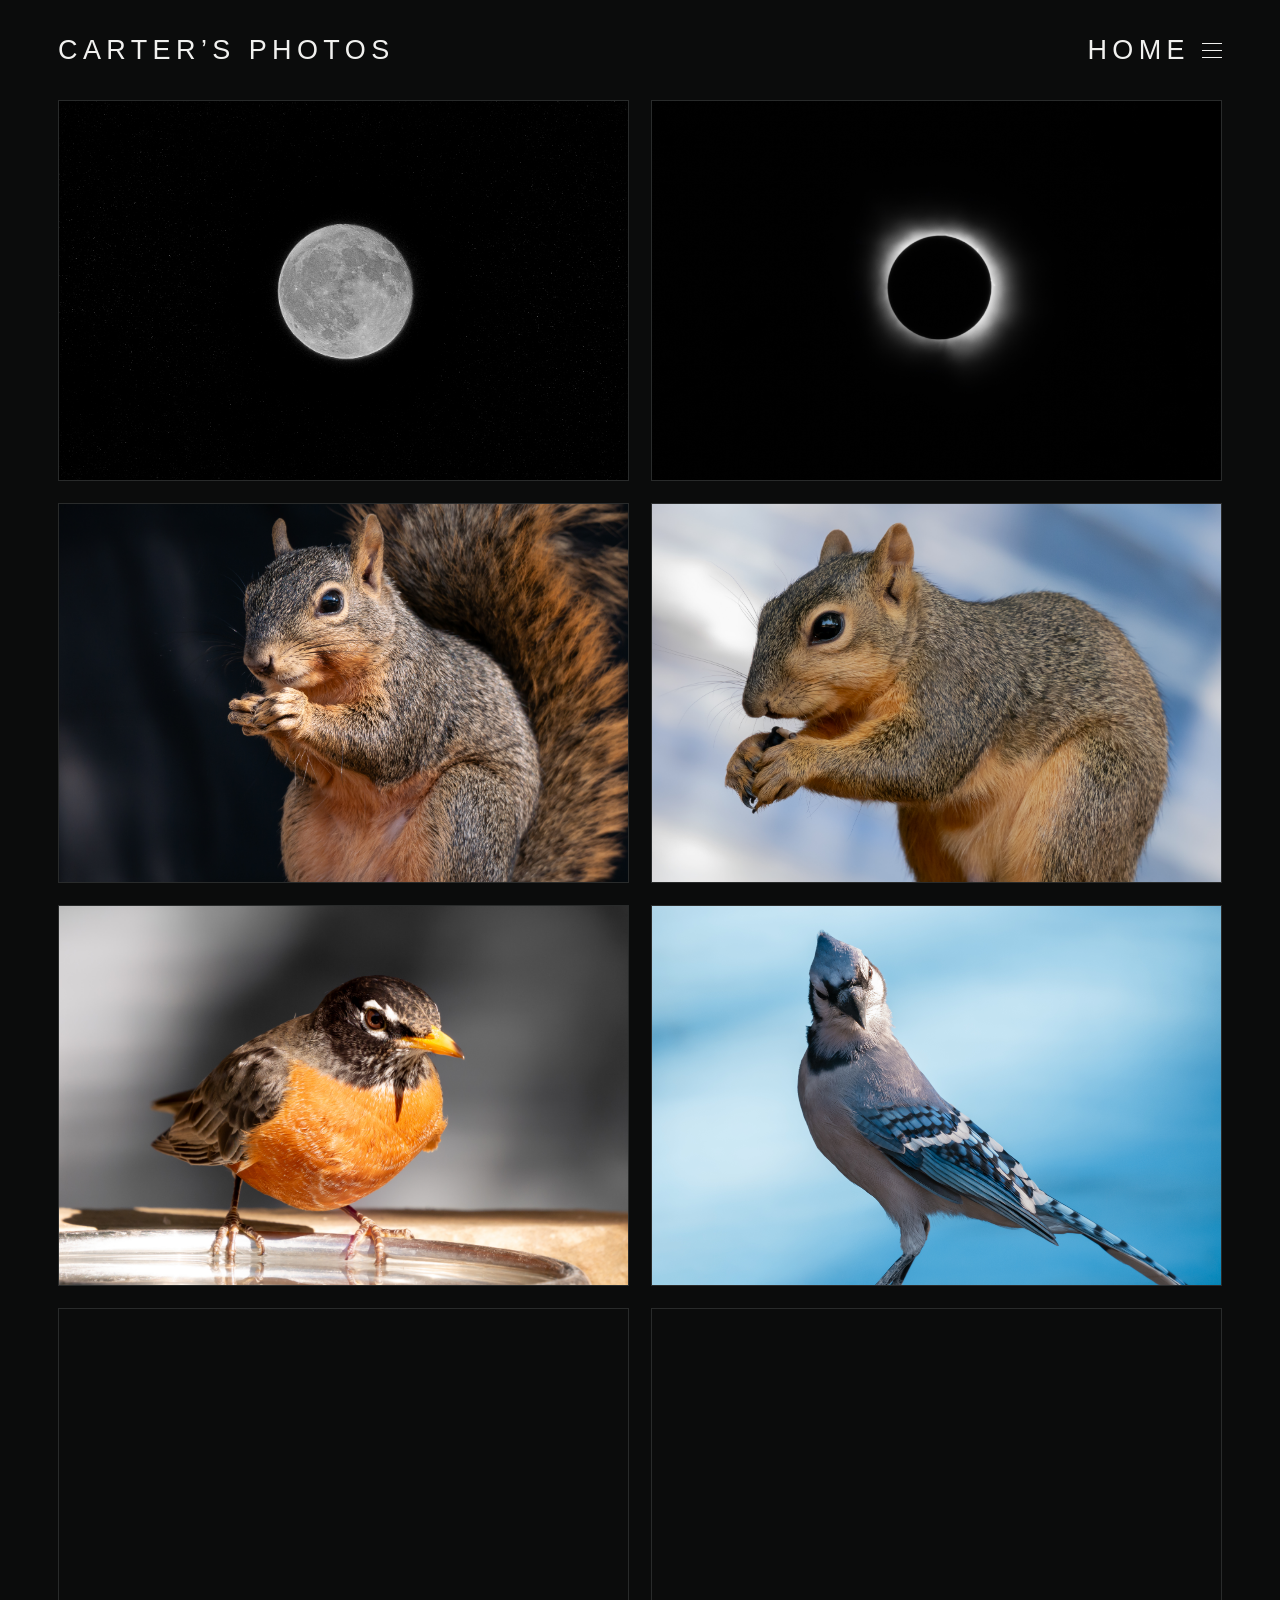
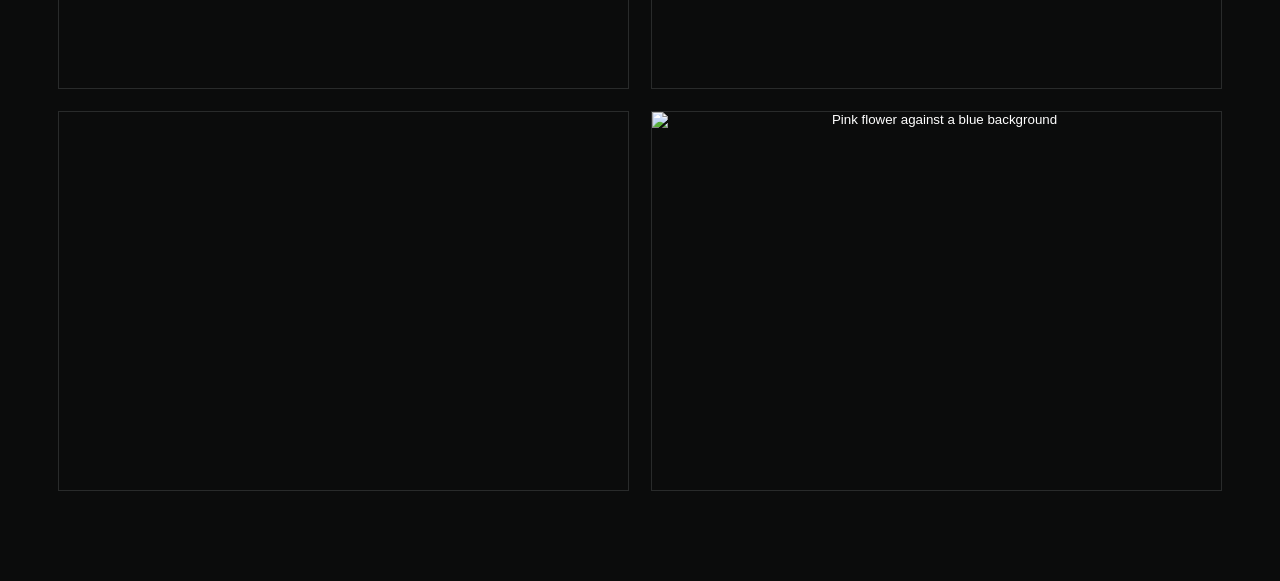
==== index.html @ 5d5911a5 "Use custom SVG favicon in browser tabs" ====
<!doctype html>
<html lang="en">
<head>
  <meta charset="utf-8">
  <meta name="viewport" content="width=device-width, initial-scale=1">
  <meta name="theme-color" content="#0b0c0c">
  <meta name="description" content="Carter's photography portfolio.">
  <title>Carter's Photos</title>
  <link rel="icon" type="image/svg+xml" href="/favicon.svg?v=3">
  <link rel="alternate icon" type="image/png" href="/favicon.png?v=3">
  <link rel="apple-touch-icon" href="/favicon.png">
  <link rel="stylesheet" href="style.css">
  <!-- deployment refresh -->
</head>
<body>
  <main class="site-shell">
    <header class="site-header">
      <a class="brand" href="/" aria-label="Carter's Photos home">CARTER’S PHOTOS</a>
      <nav class="nav" aria-label="Primary navigation">
        <details class="nav-menu">
          <summary class="nav-current"><span class="nav-link active">HOME</span><span class="menu-icon" aria-hidden="true"><i></i><i></i><i></i></span></summary>
          <div class="nav-dropdown">
            <a class="nav-link" href="/animals/"><span>ANIMALS</span><span class="nav-arrow" aria-hidden="true">›</span></a>
            <a class="nav-link" href="/other/"><span>OTHER</span><span class="nav-arrow" aria-hidden="true">›</span></a>
          </div>
        </details>
      </nav>
    </header>

    <section class="gallery" aria-label="Photo gallery">
      <button class="photo" type="button" data-full="images/home/p3620089-2.jpg" aria-label="Open enlarged photograph">
        <img src="images/home/p3620089-2.jpg" alt="The moon against a dark night sky" loading="eager" decoding="async">
      </button>
      <button class="photo" type="button" data-full="images/home/p1350046.jpg" aria-label="Open enlarged photograph">
        <img src="images/home/p1350046.jpg" alt="Solar eclipse" loading="eager" decoding="async">
      </button>
      <button class="photo photo-squirrel" type="button" data-full="images/home/p3880610.jpg" aria-label="Open enlarged photograph">
        <img src="images/home/p3880610.jpg" alt="Squirrel portrait" loading="lazy" decoding="async">
      </button>
      <button class="photo" type="button" data-full="images/home/P2450784.jpg" aria-label="Open enlarged photograph">
        <img src="images/home/P2450784.jpg" alt="Wildlife photograph" loading="lazy" decoding="async">
      </button>
      <button class="photo" type="button" data-full="images/home/p3380422.jpg" aria-label="Open enlarged photograph">
        <img src="images/home/p3380422.jpg" alt="American robin portrait" loading="lazy" decoding="async">
      </button>
      <button class="photo" type="button" data-full="images/home/p3000961-4.jpg" aria-label="Open enlarged photograph">
        <img src="images/home/p3000961-4.jpg" alt="Blue jay portrait" loading="lazy" decoding="async">
      </button>
      <button class="photo" type="button" data-full="images/home/P1270848%20(1).jpg" aria-label="Open enlarged photograph">
        <img src="images/home/P1270848%20(1).jpg" alt="Airplane silhouetted against an orange sunset" loading="lazy" decoding="async">
      </button>
      <button class="photo" type="button" data-full="images/home/p2930012-4.jpg" aria-label="Open enlarged photograph">
        <img src="images/home/p2930012-4.jpg" alt="Mourning doves" loading="lazy" decoding="async">
      </button>
      <button class="photo" type="button" data-full="images/home/P1290995-2.jpg" aria-label="Open enlarged photograph">
        <img src="images/home/P1290995-2.jpg" alt="Silhouetted tree beside a lake at sunset" loading="lazy" decoding="async">
      </button>
      <button class="photo" type="button" data-full="images/home/P3610587-3.jpg" aria-label="Open enlarged photograph">
        <img src="images/home/P3610587-3.jpg" alt="Pink flower against a blue background" loading="lazy" decoding="async">
      </button>
    </section>

    <dialog class="lightbox" id="lightbox" aria-label="Enlarged photograph">
      <button class="lightbox-close" type="button" aria-label="Close enlarged photograph">×</button>
      <button class="lightbox-nav lightbox-prev" type="button" aria-label="Previous photograph">‹</button>
      <button class="lightbox-nav lightbox-next" type="button" aria-label="Next photograph">›</button>
      <img class="lightbox-image" src="" alt="">
      <output class="lightbox-counter" aria-live="off"></output>
    </dialog>
  </main>

  <script src="/gallery.js" defer></script>
</body>
</html>
---- style.css ----
/* Base and layout */
:root {
  color-scheme: dark;
  --bg: #0b0c0c;
  --text: #f1f1ef;
  --muted: #8f908e;
  --gap: clamp(12px, 1.8vw, 22px);
  --edge: clamp(18px, 5vw, 58px);
}
* { box-sizing: border-box; }
html { background: var(--bg); }
body {
  margin: 0;
  min-width: 320px;
  background: var(--bg);
  color: var(--text);
  font-family: Arial, Helvetica, sans-serif;
  -webkit-font-smoothing: antialiased;
}
.site-shell { width: 100%; padding: 0 var(--edge) clamp(40px, 7vw, 90px); }
.site-header {
  position: sticky;
  top: 0;
  z-index: 20;
  background: var(--bg);
  min-height: clamp(82px, 8.4vw, 100px);
  display: flex;
  align-items: center;
  justify-content: space-between;
  gap: 28px;
}
.brand {
  color: var(--text);
  text-decoration: none;
  font-size: clamp(18px, 2.15vw, 27px);
  font-weight: 400;
  letter-spacing: .20em;
  line-height: 1;
  white-space: nowrap;
}

/* Header navigation */
.nav { display: flex; align-items: center; gap: clamp(28px, 4vw, 50px); }
.nav-link {
  position: relative;
  padding: 8px 2px 12px;
  color: var(--muted);
  text-decoration: none;
  font-size: clamp(10px, 1vw, 13px);
  font-weight: 700;
  letter-spacing: .20em;
  line-height: 1;
}
.nav-link.active { color: var(--text); }
.nav-link.active::after {
  content: "";
  position: absolute;
  left: 0;
  right: .20em;
  bottom: 0;
  height: 1px;
  background: currentColor;
}
.nav-placeholder { cursor: default; display: inline-block; }

/* Photo grid */
.gallery { display: grid; grid-template-columns: repeat(2, minmax(0, 1fr)); gap: var(--gap); }
.photo {
  display: block;
  overflow: hidden;
  background: transparent;
  aspect-ratio: 3 / 2;
  text-decoration: none;
  border: 1px solid #292b2b;
  padding: 0;
  box-shadow: none;
  cursor: zoom-in;
}
.photo img {
  display: block;
  width: 100%;
  height: 100%;
  object-fit: cover;
  object-position: center;
  opacity: 0;
  transition: transform 220ms ease, opacity 220ms ease;
}
.photo img.is-loaded { opacity: 1; }
.photo-squirrel img { object-position: 50% 42%; }

/* Fullscreen viewer */
.lightbox {
  position: fixed;
  inset: 0;
  width: auto;
  height: auto;
  max-width: none;
  max-height: none;
  margin: 0;
  padding: clamp(24px, 4vw, 48px);
  border: 0;
  background: rgba(5, 6, 6, .96);
  overflow: hidden;
}
.lightbox[open] { display: grid; place-items: center; }
.lightbox::backdrop { background: rgba(0, 0, 0, .86); }
.lightbox-image {
  display: block;
  width: auto;
  height: auto;
  max-width: min(90vw, calc(100vw - 48px));
  max-height: min(85vh, calc(100vh - 48px));
  object-fit: contain;
}
.lightbox-close {
  position: fixed;
  top: 18px;
  right: 22px;
  z-index: 2;
  border: 0;
  padding: 6px 10px;
  background: transparent;
  color: #f1f1ef;
  font: 300 34px/1 Arial, Helvetica, sans-serif;
  cursor: pointer;
}
html.lightbox-open, body.lightbox-open {
  overflow: hidden;
  overscroll-behavior: none;
}
.lightbox-nav {
  position: fixed;
  top: 50%;
  z-index: 3;
  width: 48px;
  height: 64px;
  padding: 0;
  border: 0;
  background: rgba(0,0,0,.28);
  color: rgba(255,255,255,.88);
  font: 300 48px/1 Arial, sans-serif;
  cursor: pointer;
  transform: translateY(-50%);
}
.lightbox-prev { left: 14px; }
.lightbox-next { right: 14px; }

/* Quiet lightbox position indicator */
.lightbox-counter {
  position: fixed;
  bottom: max(18px, env(safe-area-inset-bottom));
  left: 50%;
  transform: translateX(-50%);
  color: #b8b9b7;
  font: 400 12px/1.4 Arial, Helvetica, sans-serif;
  letter-spacing: .12em;
  pointer-events: none;
}

/* Dropdown menu */
.nav-menu { position: relative; border: 0; border-radius: 0; background: transparent; }
.nav-menu summary { list-style: none; }
.nav-menu summary::-webkit-details-marker { display: none; }
.nav-current {
  display: flex;
  align-items: center;
  min-width: 0;
  min-height: 0;
  padding: 0;
  gap: 12px;
  justify-content: flex-start;
  cursor: pointer;
  user-select: none;
}
.nav-current .nav-link { pointer-events: none; }
.nav-current .nav-link.active {
  padding: 0;
  font-size: clamp(18px, 2.15vw, 27px);
  font-weight: 400;
  letter-spacing: .20em;
}
.nav-current .nav-link.active::after { display: none; }
.menu-icon {
  width: 20px;
  height: 15px;
  margin: 0;
  flex: 0 0 auto;
  display: flex;
  flex-direction: column;
  justify-content: space-between;
}
.menu-icon i { display: block; width: 100%; height: 1px; background: var(--text); }
.nav-dropdown {
  position: absolute;
  top: calc(100% + 14px);
  left: auto;
  right: 0;
  z-index: 10;
  width: 210px;
  min-width: 210px;
  padding: 4px 12px;
  gap: 0;
  display: flex;
  flex-direction: column;
  align-items: flex-start;
  border: 1px solid #343738;
  border-radius: 10px;
  background: #0d0f10;
  box-shadow: 0 10px 24px rgba(0,0,0,.28);
}
.nav-menu:not([open]) .nav-dropdown { display: none; }
.nav-dropdown::before {
  content: "";
  position: absolute;
  top: -7px;
  right: 8px;
  width: 12px;
  height: 12px;
  background: #0d0f10;
  border-left: 1px solid #343738;
  border-top: 1px solid #343738;
  transform: rotate(45deg);
}
.nav-dropdown .nav-link {
  position: relative;
  z-index: 1;
  display: flex;
  align-items: center;
  justify-content: space-between;
  width: 100%;
  padding: 16px 2px;
  border-radius: 0;
  background: transparent;
  color: #b8b9b7;
  font-size: clamp(13px, 1.15vw, 16px);
  font-weight: 400;
  letter-spacing: .18em;
  text-align: left;
  white-space: nowrap;
}
.nav-dropdown .nav-link + .nav-link { border-top: 1px solid #343738; }
.nav-arrow {
  margin-left: 18px;
  color: #d9d9d7;
  font-size: 28px;
  font-weight: 200;
  line-height: .7;
  letter-spacing: 0;
}

/* Responsive */
@media (max-width: 700px) {
  :root { --edge: 16px; --gap: 12px; }
  .site-header { min-height: 74px; align-items: center; }
  .brand { font-size: clamp(16px, 5vw, 20px); letter-spacing: .16em; }
  .nav { gap: 14px; }
  .nav-link { font-size: 9px; letter-spacing: .16em; }
  .gallery { grid-template-columns: 1fr; }
  .lightbox { padding: 12px; }
  .lightbox-image { max-width: calc(100vw - 24px); max-height: calc(100vh - 56px); }
  .lightbox-close { top: 10px; right: 10px; }
  .nav-current { gap: 10px; }
  .nav-current .nav-link.active {
    font-size: clamp(16px, 5vw, 20px);
    letter-spacing: .16em;
  }
  .nav-dropdown { top: calc(100% + 12px); width: 210px; min-width: 210px; padding: 3px 12px; }
  .nav-dropdown .nav-link { padding: 16px 2px; font-size: 13px; letter-spacing: .16em; }
  .nav-arrow { font-size: 26px; }
}
@media (max-width: 430px) {
  .site-header { min-height: 68px; }
  .brand { font-size: 15px; letter-spacing: .13em; }
  .nav-link { font-size: 8px; }
  .nav-current .nav-link.active { font-size: 15px; letter-spacing: .13em; }
  .nav-dropdown { width: 190px; min-width: 190px; }
}
@media (hover: hover) and (pointer: fine) {
  .photo:hover img { transform: scale(1.012); opacity: .96; }
  .lightbox-nav:hover { background: rgba(0,0,0,.55); color: #fff; }
  .nav-dropdown .nav-link:hover { color: var(--text); background: transparent; }
  .nav-dropdown .nav-link:hover .nav-arrow { transform: translateX(2px); }
}
@media (hover: none) and (pointer: coarse) {
  .lightbox-nav {
    display: block;
    width: 40px;
    height: 56px;
    font-size: 42px;
    background: rgba(0,0,0,.42);
  }
  .lightbox-prev { left: 4px; }
  .lightbox-next { right: 4px; }
}
@media (prefers-reduced-motion: reduce) {
  .photo img { transition: none; }
}
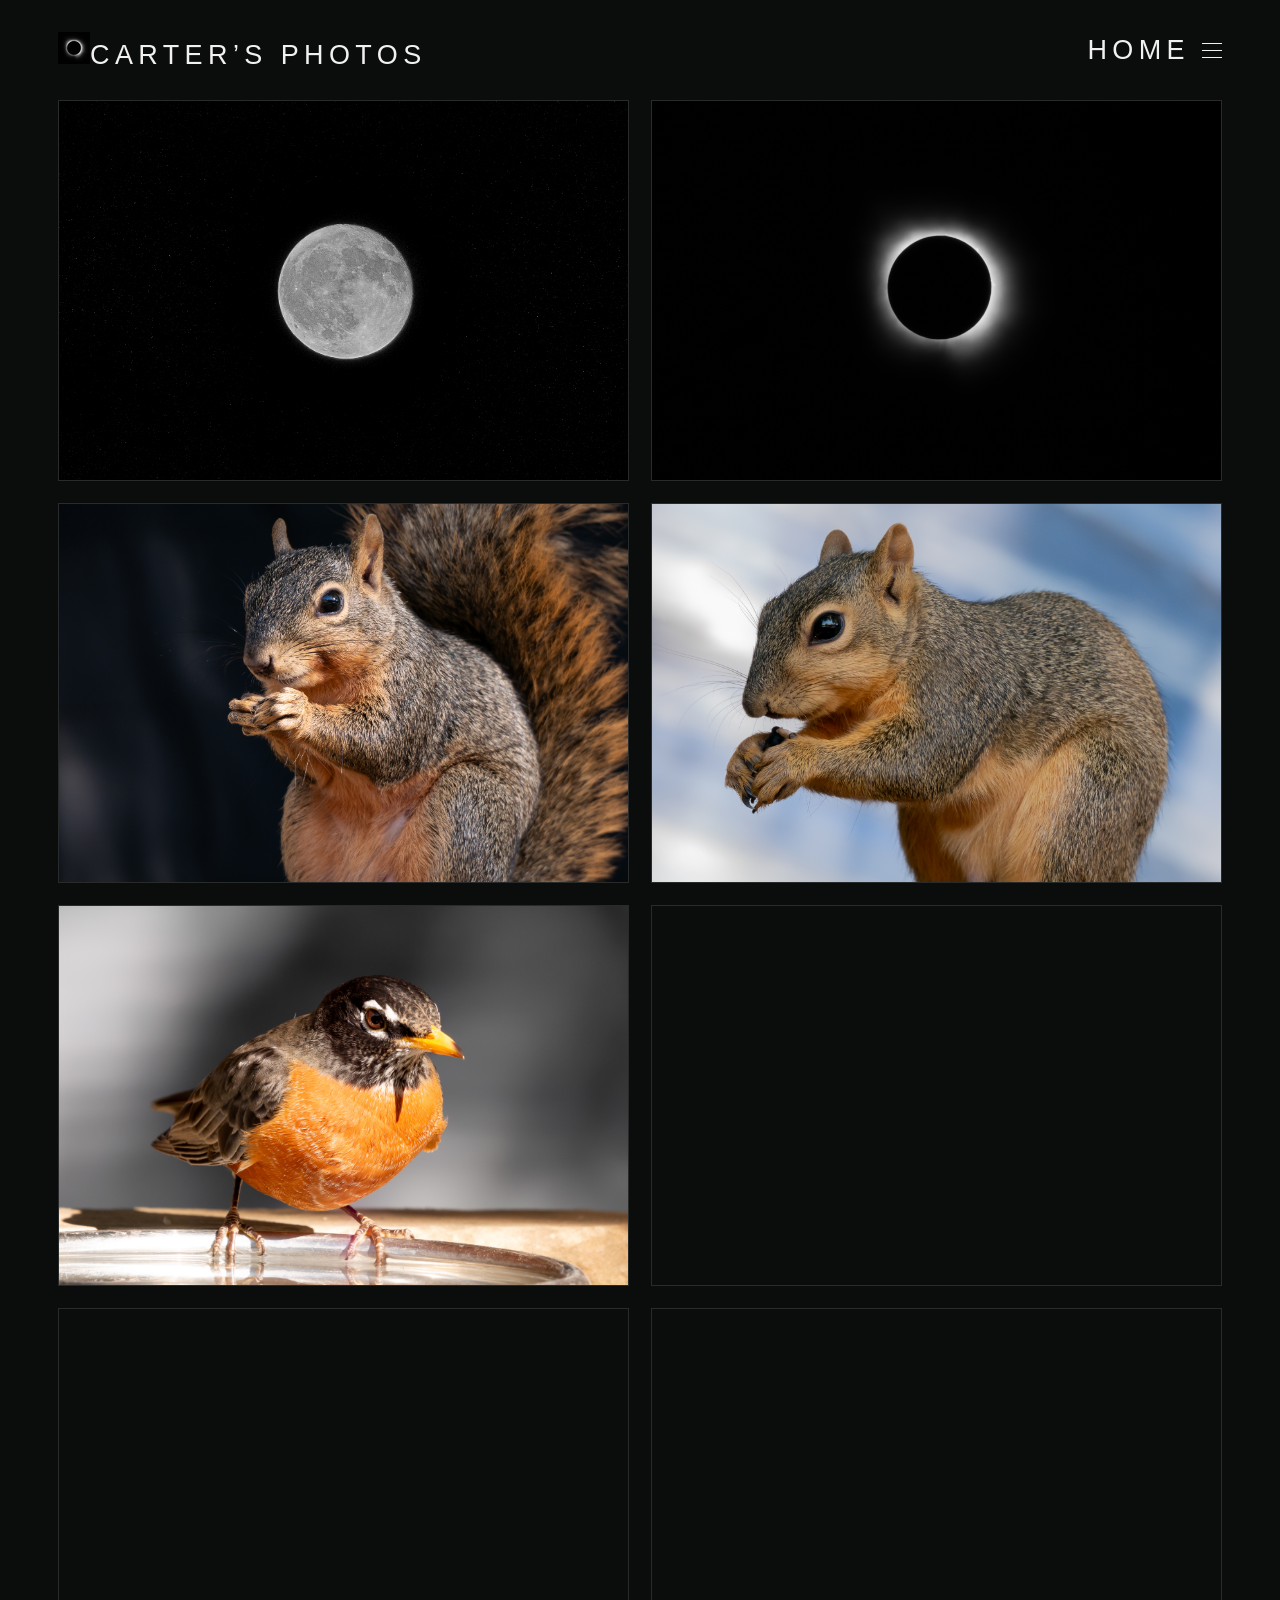
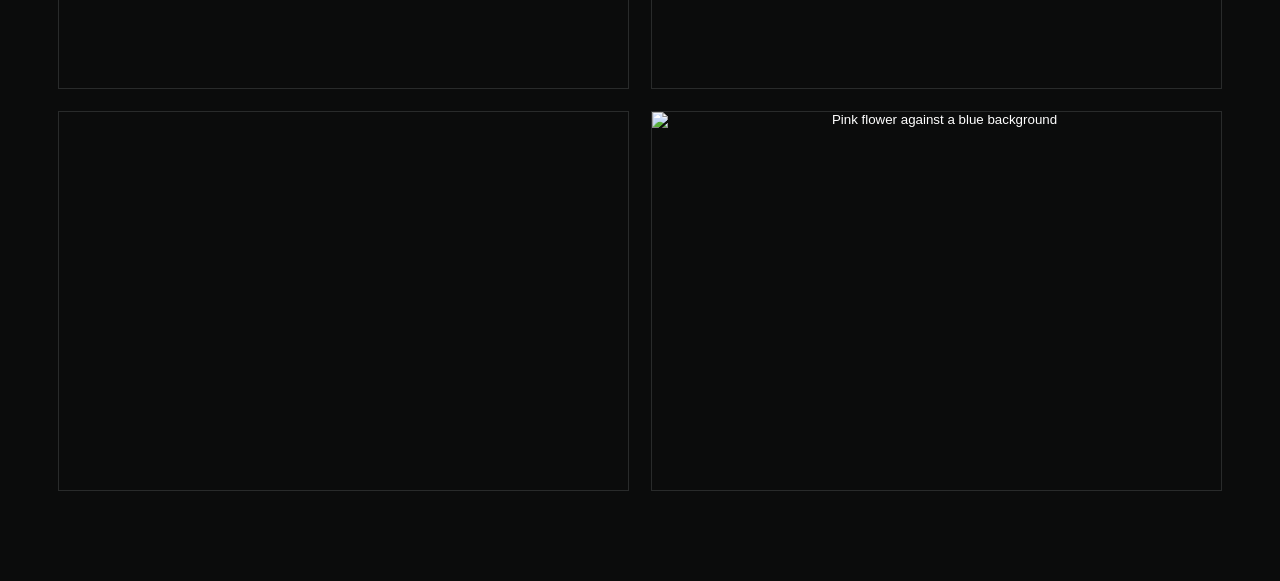
==== commit e4d1710f: "Use eclipse favicon and show eclipse beside site title" ====
--- a/index.html
+++ b/index.html
@@ -6,16 +6,15 @@
   <meta name="theme-color" content="#0b0c0c">
   <meta name="description" content="Carter's photography portfolio.">
   <title>Carter's Photos</title>
-  <link rel="icon" type="image/svg+xml" href="/favicon.svg?v=3">
-  <link rel="alternate icon" type="image/png" href="/favicon.png?v=3">
-  <link rel="apple-touch-icon" href="/favicon.png">
+  <link rel="icon" type="image/svg+xml" href="/eclipse-favicon.svg?v=5">
+  <link rel="apple-touch-icon" href="/eclipse-favicon.svg?v=5">
   <link rel="stylesheet" href="style.css">
   <!-- deployment refresh -->
 </head>
 <body>
   <main class="site-shell">
     <header class="site-header">
-      <a class="brand" href="/" aria-label="Carter's Photos home">CARTER’S PHOTOS</a>
+      <a class="brand" href="/" aria-label="Carter's Photos home"><img class="brand-icon" src="/eclipse-favicon.svg?v=5" alt="" aria-hidden="true">CARTER’S PHOTOS</a>
       <nav class="nav" aria-label="Primary navigation">
         <details class="nav-menu">
           <summary class="nav-current"><span class="nav-link active">HOME</span><span class="menu-icon" aria-hidden="true"><i></i><i></i><i></i></span></summary>
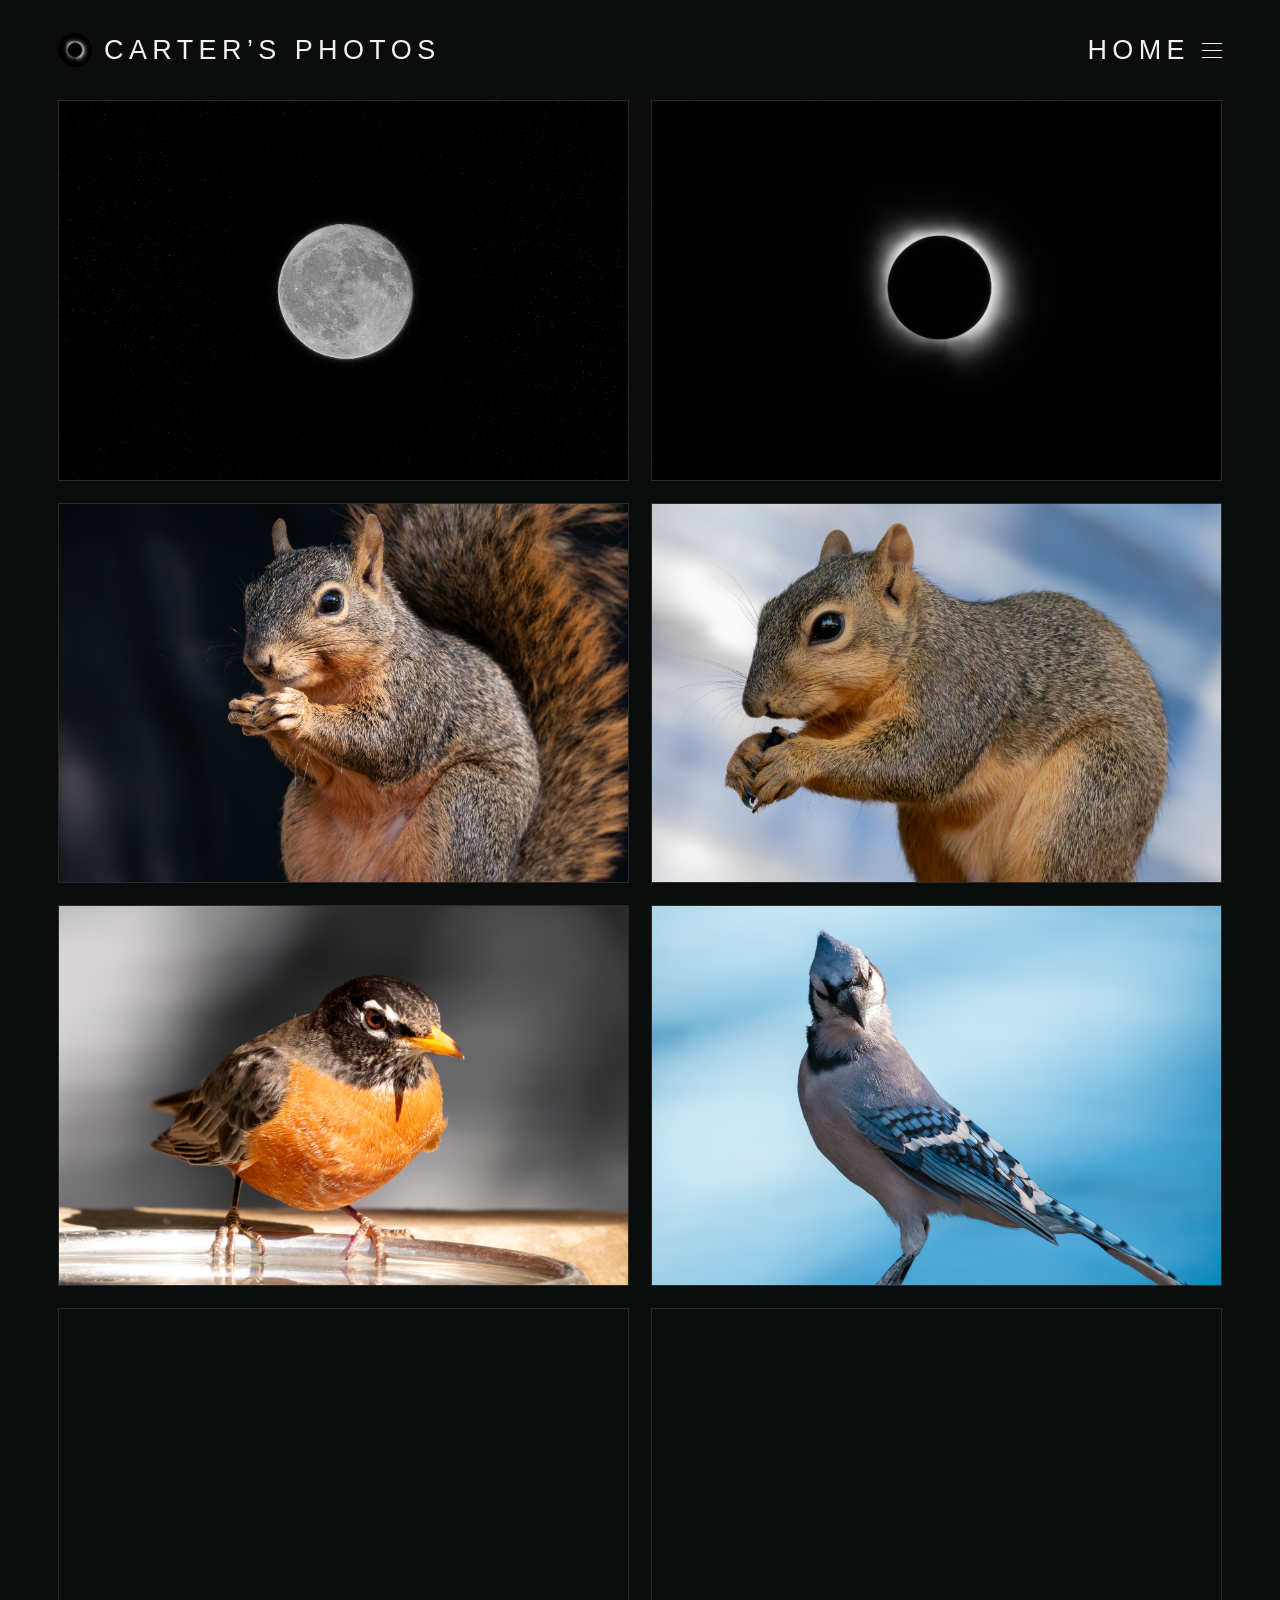
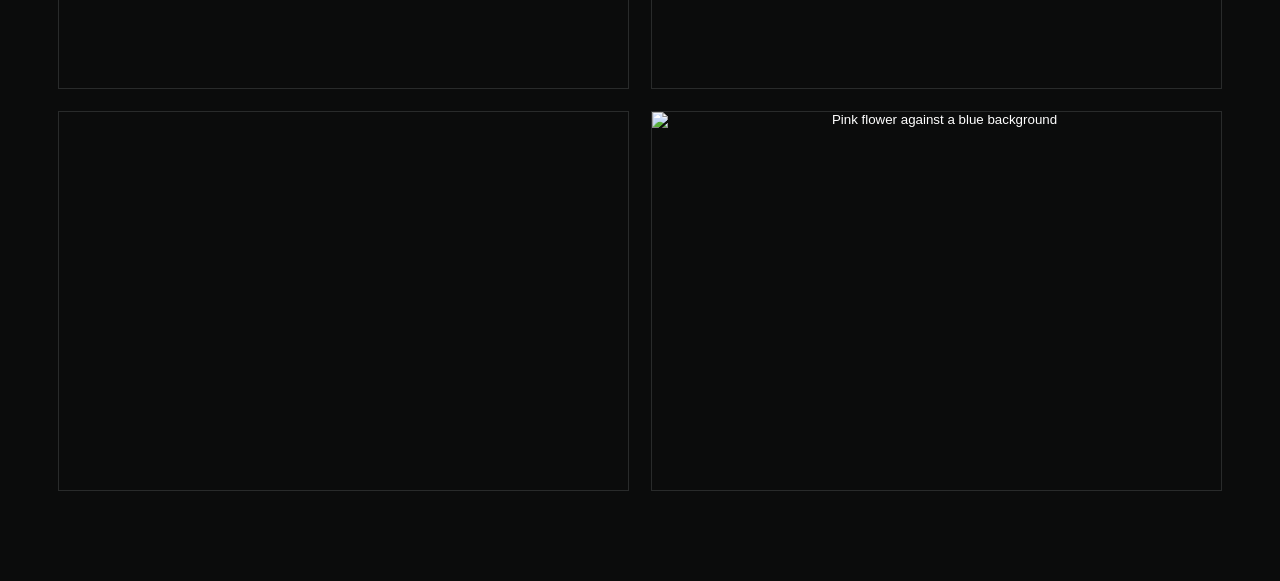
==== commit e1e655ce: "Refresh circular eclipse icon in header and browser tab" ====
--- a/index.html
+++ b/index.html
@@ -6,15 +6,15 @@
   <meta name="theme-color" content="#0b0c0c">
   <meta name="description" content="Carter's photography portfolio.">
   <title>Carter's Photos</title>
-  <link rel="icon" type="image/svg+xml" href="/eclipse-favicon.svg?v=5">
-  <link rel="apple-touch-icon" href="/eclipse-favicon.svg?v=5">
+  <link rel="icon" type="image/svg+xml" href="/eclipse-favicon.svg?v=6">
+  <link rel="apple-touch-icon" href="/eclipse-favicon.svg?v=6">
   <link rel="stylesheet" href="style.css">
   <!-- deployment refresh -->
 </head>
 <body>
   <main class="site-shell">
     <header class="site-header">
-      <a class="brand" href="/" aria-label="Carter's Photos home"><img class="brand-icon" src="/eclipse-favicon.svg?v=5" alt="" aria-hidden="true">CARTER’S PHOTOS</a>
+      <a class="brand" href="/" aria-label="Carter's Photos home"><img class="brand-icon" src="/eclipse-favicon.svg?v=6" alt="" aria-hidden="true">CARTER’S PHOTOS</a>
       <nav class="nav" aria-label="Primary navigation">
         <details class="nav-menu">
           <summary class="nav-current"><span class="nav-link active">HOME</span><span class="menu-icon" aria-hidden="true"><i></i><i></i><i></i></span></summary>
--- a/style.css
+++ b/style.css
@@ -32,12 +32,17 @@
 .brand {
   color: var(--text);
   text-decoration: none;
+  display: inline-flex;
+  align-items: center;
+  gap: 12px;
   font-size: clamp(18px, 2.15vw, 27px);
   font-weight: 400;
   letter-spacing: .20em;
   line-height: 1;
   white-space: nowrap;
 }
+
+.brand-icon { width: 34px; height: 34px; flex: 0 0 auto; object-fit: cover; border-radius: 50%; }
 
 /* Header navigation */
 .nav { display: flex; align-items: center; gap: clamp(28px, 4vw, 50px); }
@@ -252,7 +257,8 @@
 @media (max-width: 700px) {
   :root { --edge: 16px; --gap: 12px; }
   .site-header { min-height: 74px; align-items: center; }
-  .brand { font-size: clamp(16px, 5vw, 20px); letter-spacing: .16em; }
+  .brand { font-size: clamp(16px, 5vw, 20px); letter-spacing: .16em; gap: 8px; }
+  .brand-icon { width: 26px; height: 26px; }
   .nav { gap: 14px; }
   .nav-link { font-size: 9px; letter-spacing: .16em; }
   .gallery { grid-template-columns: 1fr; }
@@ -270,7 +276,8 @@
 }
 @media (max-width: 430px) {
   .site-header { min-height: 68px; }
-  .brand { font-size: 15px; letter-spacing: .13em; }
+  .brand { font-size: 15px; letter-spacing: .13em; gap: 6px; }
+  .brand-icon { width: 22px; height: 22px; }
   .nav-link { font-size: 8px; }
   .nav-current .nav-link.active { font-size: 15px; letter-spacing: .13em; }
   .nav-dropdown { width: 190px; min-width: 190px; }
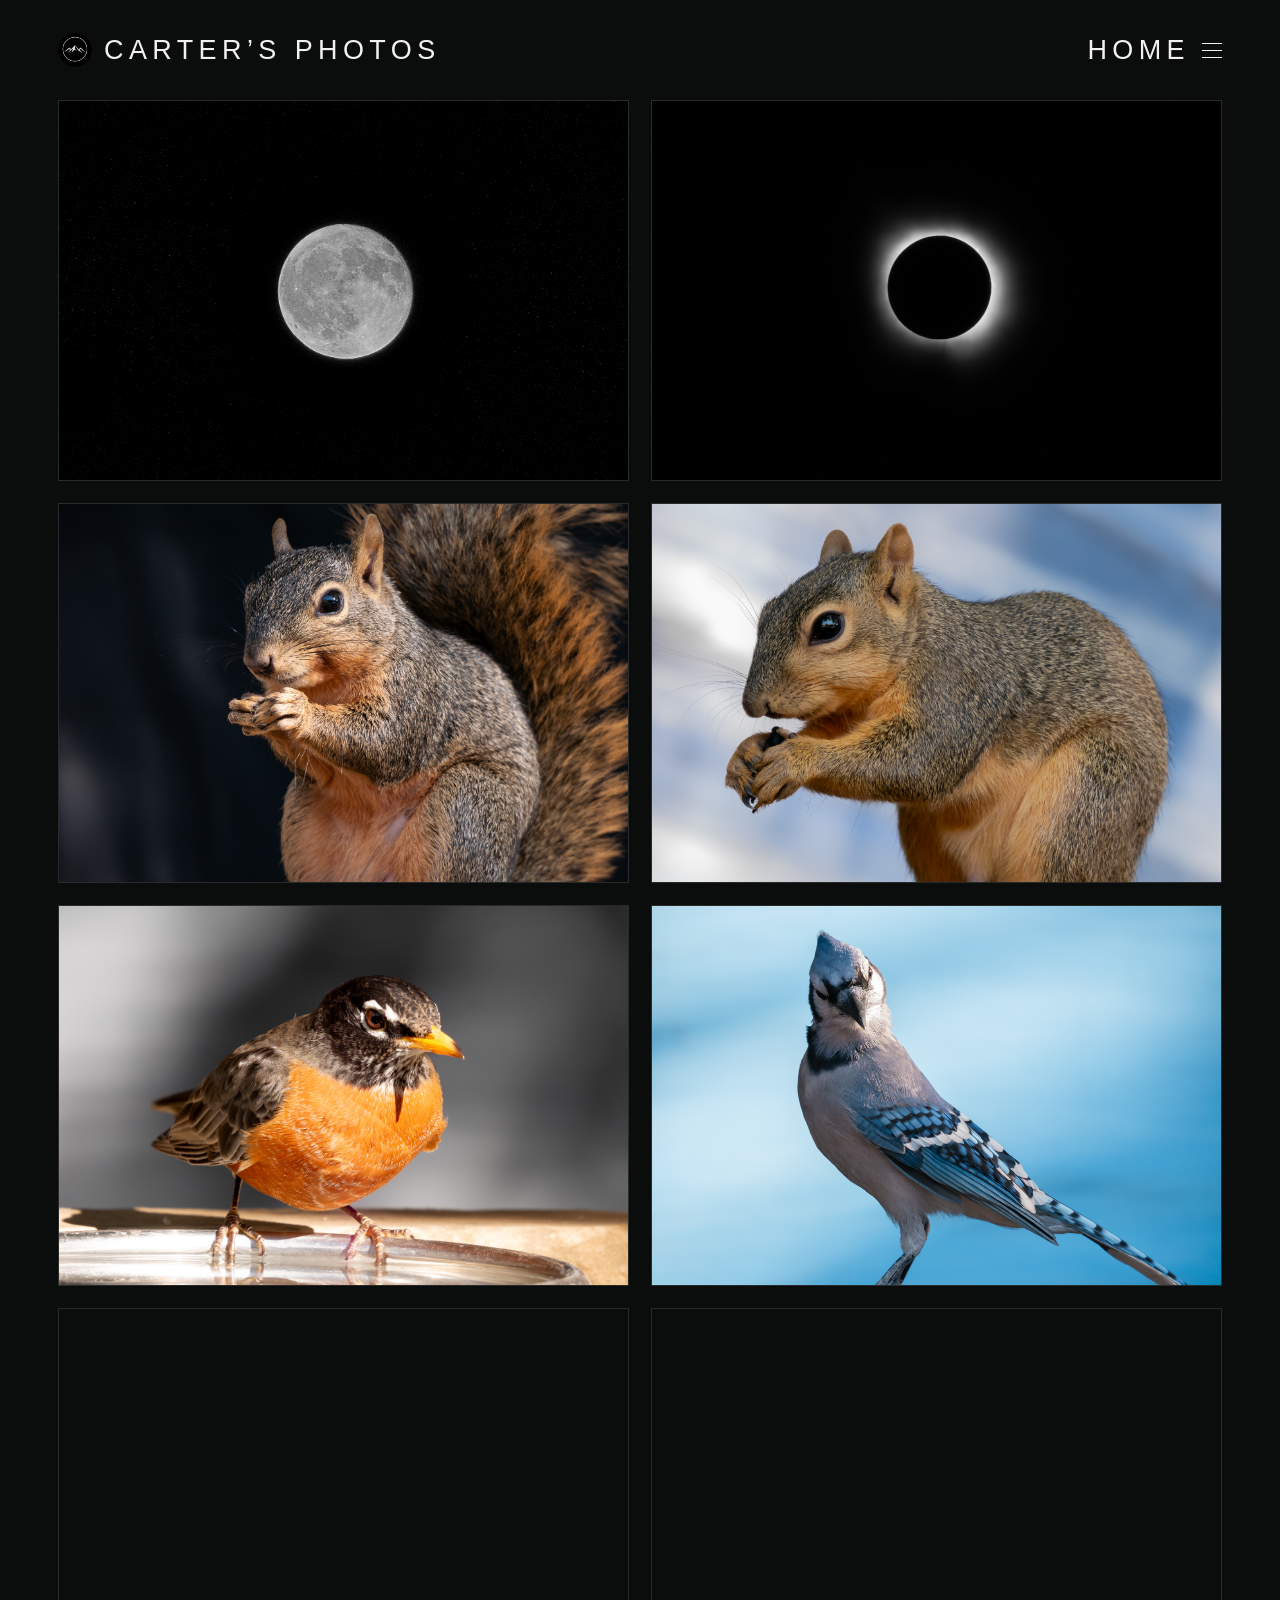
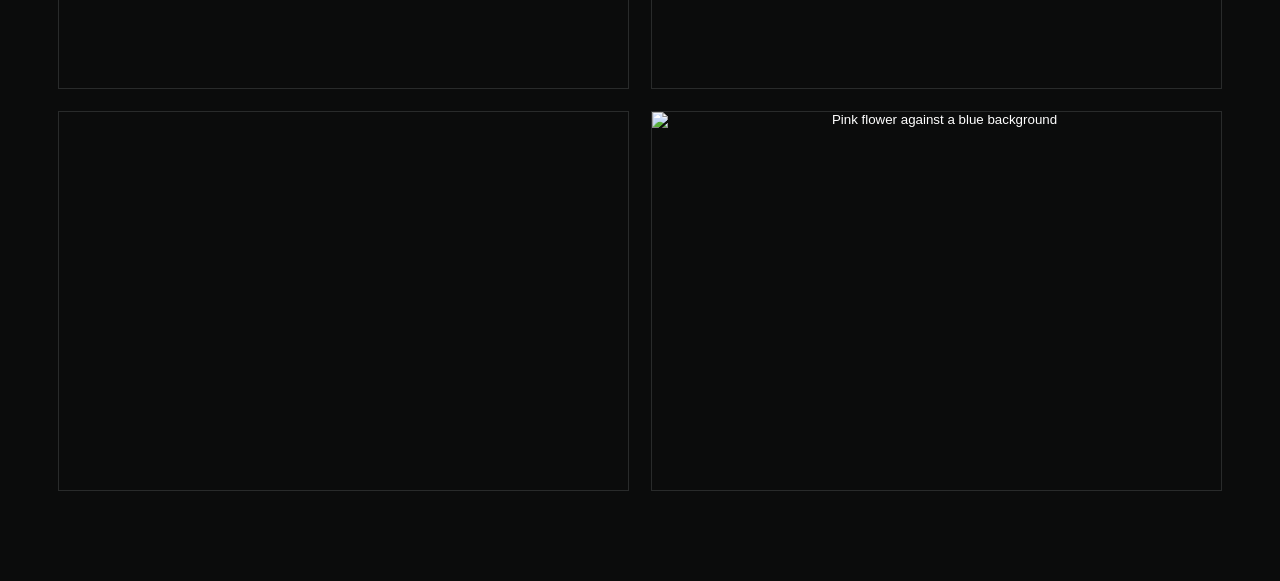
==== commit 2467c1d5: "Replace eclipse logo with centered mountain logo throughout site" ====
--- a/index.html
+++ b/index.html
@@ -6,15 +6,15 @@
   <meta name="theme-color" content="#0b0c0c">
   <meta name="description" content="Carter's photography portfolio.">
   <title>Carter's Photos</title>
-  <link rel="icon" type="image/svg+xml" href="/eclipse-favicon.svg?v=6">
-  <link rel="apple-touch-icon" href="/eclipse-favicon.svg?v=6">
+  <link rel="icon" type="image/svg+xml" href="/mountain-logo.svg?v=1">
+  <link rel="apple-touch-icon" href="/mountain-logo.svg?v=1">
   <link rel="stylesheet" href="style.css">
   <!-- deployment refresh -->
 </head>
 <body>
   <main class="site-shell">
     <header class="site-header">
-      <a class="brand" href="/" aria-label="Carter's Photos home"><img class="brand-icon" src="/eclipse-favicon.svg?v=6" alt="" aria-hidden="true">CARTER’S PHOTOS</a>
+      <a class="brand" href="/" aria-label="Carter's Photos home"><img class="brand-icon" src="/mountain-logo.svg?v=1" alt="" aria-hidden="true">CARTER’S PHOTOS</a>
       <nav class="nav" aria-label="Primary navigation">
         <details class="nav-menu">
           <summary class="nav-current"><span class="nav-link active">HOME</span><span class="menu-icon" aria-hidden="true"><i></i><i></i><i></i></span></summary>
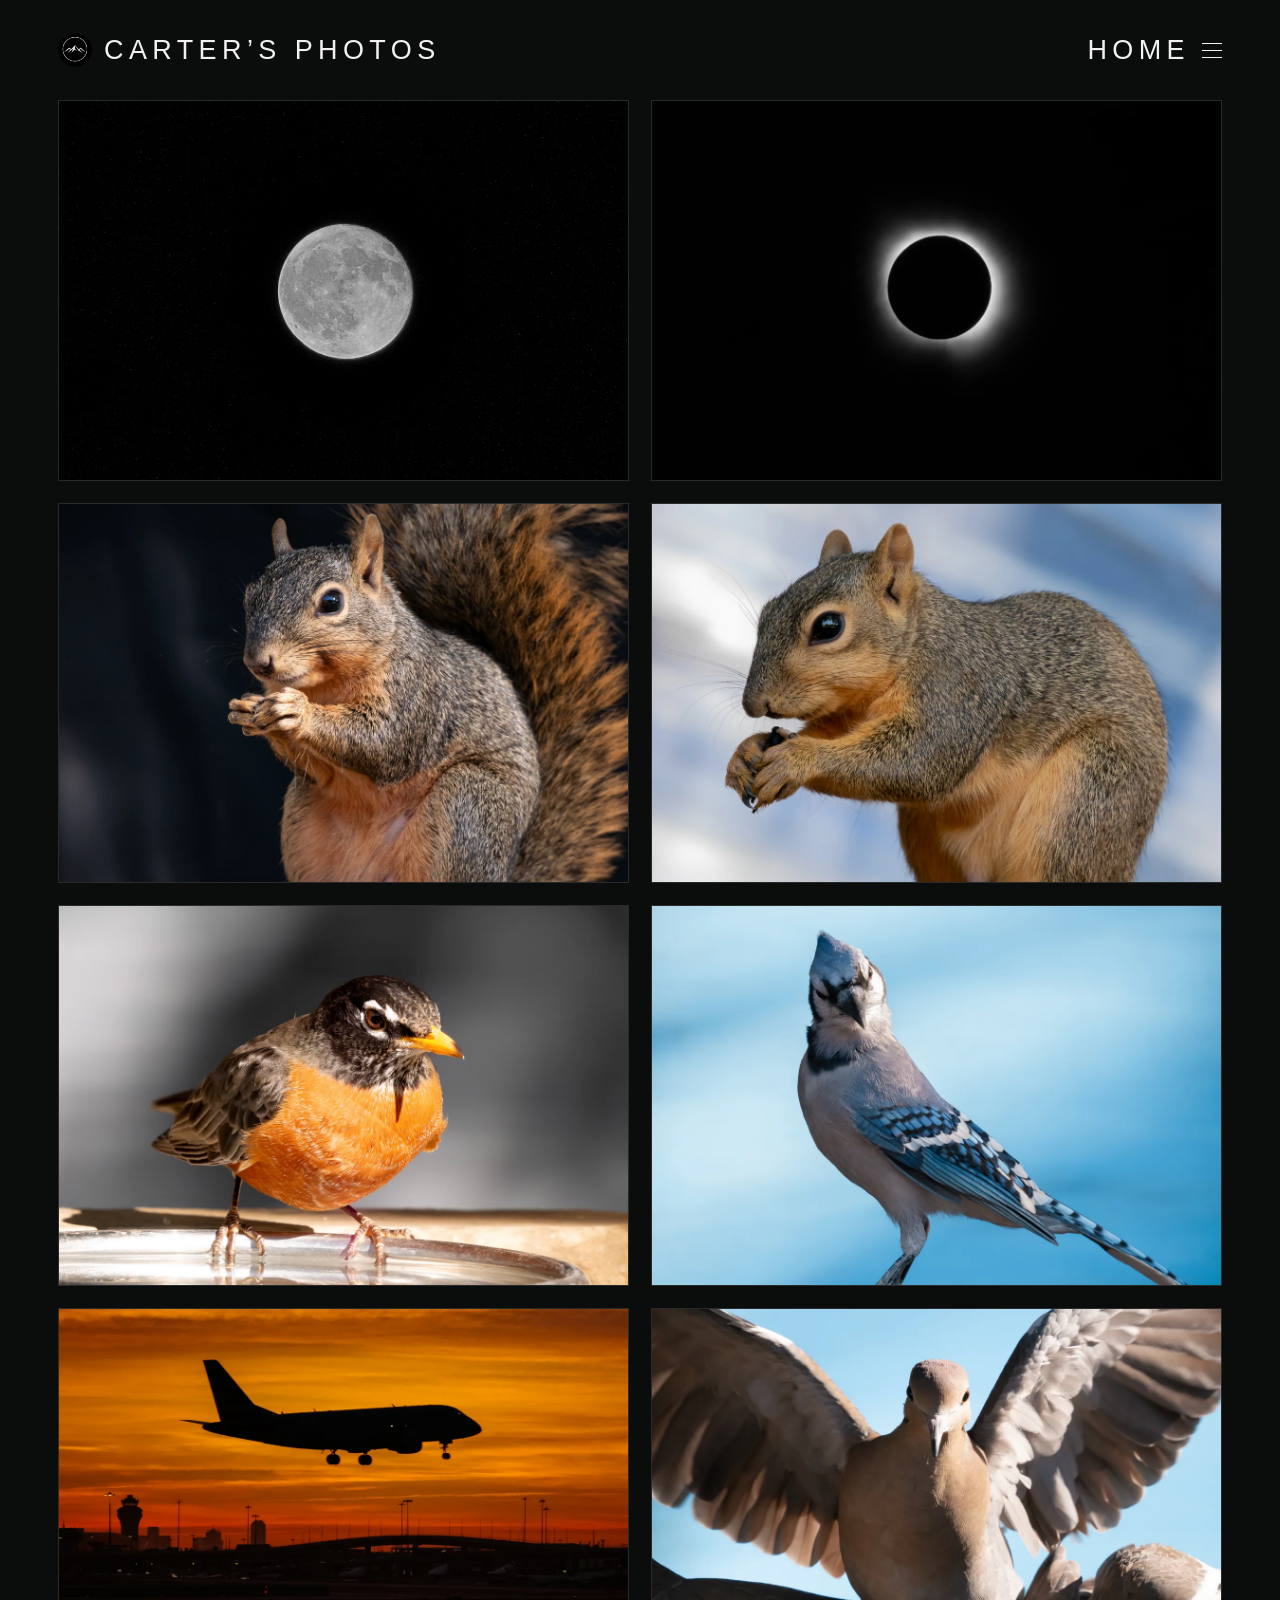
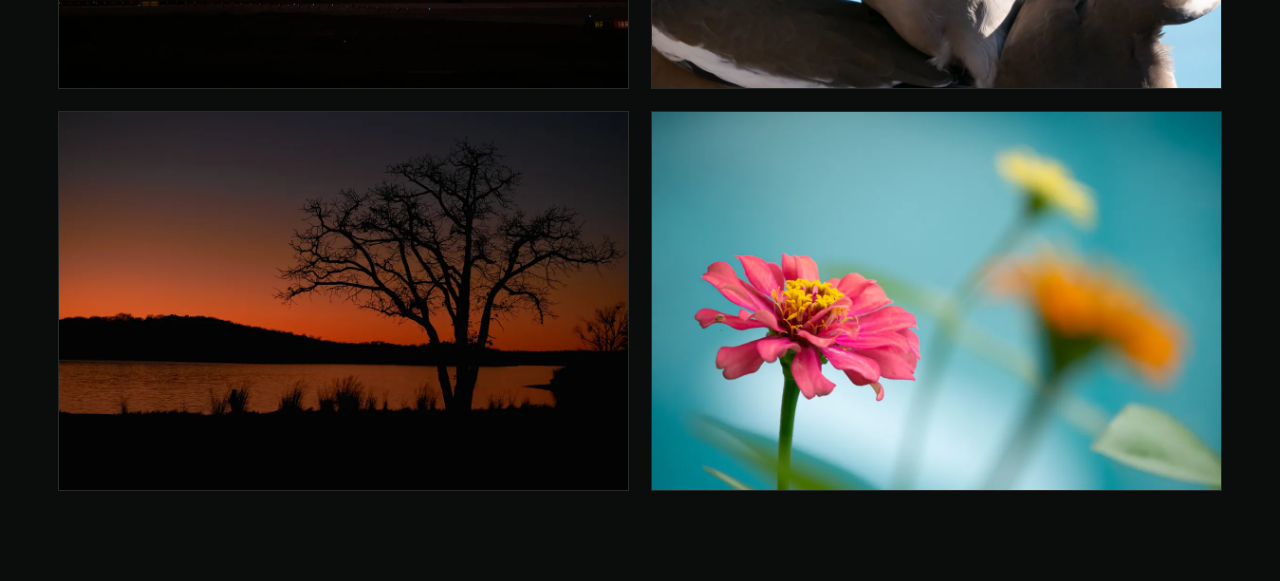
==== commit 1769c2a6: "Optimize gallery previews and remove unused image files" ====
--- a/index.html
+++ b/index.html
@@ -27,35 +27,35 @@
     </header>
 
     <section class="gallery" aria-label="Photo gallery">
-      <button class="photo" type="button" data-full="images/home/p3620089-2.jpg" aria-label="Open enlarged photograph">
-        <img src="images/home/p3620089-2.jpg" alt="The moon against a dark night sky" loading="eager" decoding="async">
+      <button class="photo" type="button" data-full="images/home/p3620089-2.jpg">
+        <img src="/images/optimized/home/p3620089-2.webp" alt="The moon against a dark night sky" loading="eager" decoding="async">
       </button>
-      <button class="photo" type="button" data-full="images/home/p1350046.jpg" aria-label="Open enlarged photograph">
-        <img src="images/home/p1350046.jpg" alt="Solar eclipse" loading="eager" decoding="async">
+      <button class="photo" type="button" data-full="images/home/p1350046.jpg">
+        <img src="/images/optimized/home/p1350046.webp" alt="Solar eclipse" loading="eager" decoding="async">
       </button>
-      <button class="photo photo-squirrel" type="button" data-full="images/home/p3880610.jpg" aria-label="Open enlarged photograph">
-        <img src="images/home/p3880610.jpg" alt="Squirrel portrait" loading="lazy" decoding="async">
+      <button class="photo photo-squirrel" type="button" data-full="images/home/p3880610.jpg">
+        <img src="/images/optimized/home/p3880610.webp" alt="Squirrel portrait" loading="lazy" decoding="async">
       </button>
-      <button class="photo" type="button" data-full="images/home/P2450784.jpg" aria-label="Open enlarged photograph">
-        <img src="images/home/P2450784.jpg" alt="Wildlife photograph" loading="lazy" decoding="async">
+      <button class="photo" type="button" data-full="images/home/P2450784.jpg">
+        <img src="/images/optimized/home/P2450784.webp" alt="Wildlife portrait" loading="lazy" decoding="async">
       </button>
-      <button class="photo" type="button" data-full="images/home/p3380422.jpg" aria-label="Open enlarged photograph">
-        <img src="images/home/p3380422.jpg" alt="American robin portrait" loading="lazy" decoding="async">
+      <button class="photo" type="button" data-full="images/home/p3380422.jpg">
+        <img src="/images/optimized/home/p3380422.webp" alt="American robin with orange breast perched on a railing" loading="lazy" decoding="async">
       </button>
-      <button class="photo" type="button" data-full="images/home/p3000961-4.jpg" aria-label="Open enlarged photograph">
-        <img src="images/home/p3000961-4.jpg" alt="Blue jay portrait" loading="lazy" decoding="async">
+      <button class="photo" type="button" data-full="images/home/p3000961-4.jpg">
+        <img src="/images/optimized/home/p3000961-4.webp" alt="Blue jay looking upward against a blue sky" loading="lazy" decoding="async">
       </button>
-      <button class="photo" type="button" data-full="images/home/P1270848%20(1).jpg" aria-label="Open enlarged photograph">
-        <img src="images/home/P1270848%20(1).jpg" alt="Airplane silhouetted against an orange sunset" loading="lazy" decoding="async">
+      <button class="photo" type="button" data-full="images/home/P1270848%20(1).jpg">
+        <img src="/images/optimized/home/P1270848 (1).webp" alt="Airplane silhouetted against an orange sunset" loading="lazy" decoding="async">
       </button>
-      <button class="photo" type="button" data-full="images/home/p2930012-4.jpg" aria-label="Open enlarged photograph">
-        <img src="images/home/p2930012-4.jpg" alt="Mourning doves" loading="lazy" decoding="async">
+      <button class="photo" type="button" data-full="images/home/p2930012-4.jpg">
+        <img src="/images/optimized/home/p2930012-4.webp" alt="Mourning dove with wings spread among other doves" loading="lazy" decoding="async">
       </button>
-      <button class="photo" type="button" data-full="images/home/P1290995-2.jpg" aria-label="Open enlarged photograph">
-        <img src="images/home/P1290995-2.jpg" alt="Silhouetted tree beside a lake at sunset" loading="lazy" decoding="async">
+      <button class="photo" type="button" data-full="images/home/P1290995-2.jpg">
+        <img src="/images/optimized/home/P1290995-2.webp" alt="Silhouetted tree beside a lake at sunset" loading="lazy" decoding="async">
       </button>
-      <button class="photo" type="button" data-full="images/home/P3610587-3.jpg" aria-label="Open enlarged photograph">
-        <img src="images/home/P3610587-3.jpg" alt="Pink flower against a blue background" loading="lazy" decoding="async">
+      <button class="photo" type="button" data-full="images/home/P3610587-3.jpg">
+        <img src="/images/optimized/home/P3610587-3.webp" alt="Pink flower against a blue background" loading="lazy" decoding="async">
       </button>
     </section>
 
--- a/style.css
+++ b/style.css
@@ -87,10 +87,9 @@
   height: 100%;
   object-fit: cover;
   object-position: center;
-  opacity: 0;
+  opacity: 1;
   transition: transform 220ms ease, opacity 220ms ease;
 }
-.photo img.is-loaded { opacity: 1; }
 .photo-squirrel img { object-position: 50% 42%; }
 
 /* Fullscreen viewer */
@@ -288,17 +287,44 @@
   .nav-dropdown .nav-link:hover { color: var(--text); background: transparent; }
   .nav-dropdown .nav-link:hover .nav-arrow { transform: translateX(2px); }
 }
+/* On touchscreens, navigation shares the existing bottom counter row. */
 @media (hover: none) and (pointer: coarse) {
   .lightbox-nav {
-    display: block;
-    width: 40px;
-    height: 56px;
-    font-size: 42px;
-    background: rgba(0,0,0,.42);
+    display: grid;
+    place-items: center;
+    top: auto;
+    bottom: max(8px, calc(env(safe-area-inset-bottom) - 10px));
+    width: 52px;
+    height: 42px;
+    transform: none;
+    font-size: 34px;
+    background: transparent;
+    color: #d9d9d7;
+    touch-action: manipulation;
   }
-  .lightbox-prev { left: 4px; }
-  .lightbox-next { right: 4px; }
+  .lightbox-prev { left: calc(50% - 105px); }
+  .lightbox-next { right: calc(50% - 105px); }
+  .lightbox-counter {
+    bottom: max(18px, env(safe-area-inset-bottom));
+  }
 }
 @media (prefers-reduced-motion: reduce) {
   .photo img { transition: none; }
 }
+
+/* Image loading status is visible only while a full-resolution image is pending. */
+.lightbox.is-loading .lightbox-image { opacity: 0; }
+.lightbox.is-loading::after {
+  content: "";
+  position: fixed;
+  top: 50%; left: 50%;
+  width: 22px; height: 22px;
+  margin: -11px;
+  border: 2px solid rgba(255,255,255,.2);
+  border-top-color: #d9d9d7;
+  border-radius: 50%;
+  animation: lightbox-spin .75s linear infinite;
+  pointer-events: none;
+}
+@keyframes lightbox-spin { to { transform: rotate(360deg); } }
+@media (prefers-reduced-motion: reduce) { .lightbox.is-loading::after { animation: none; } }
